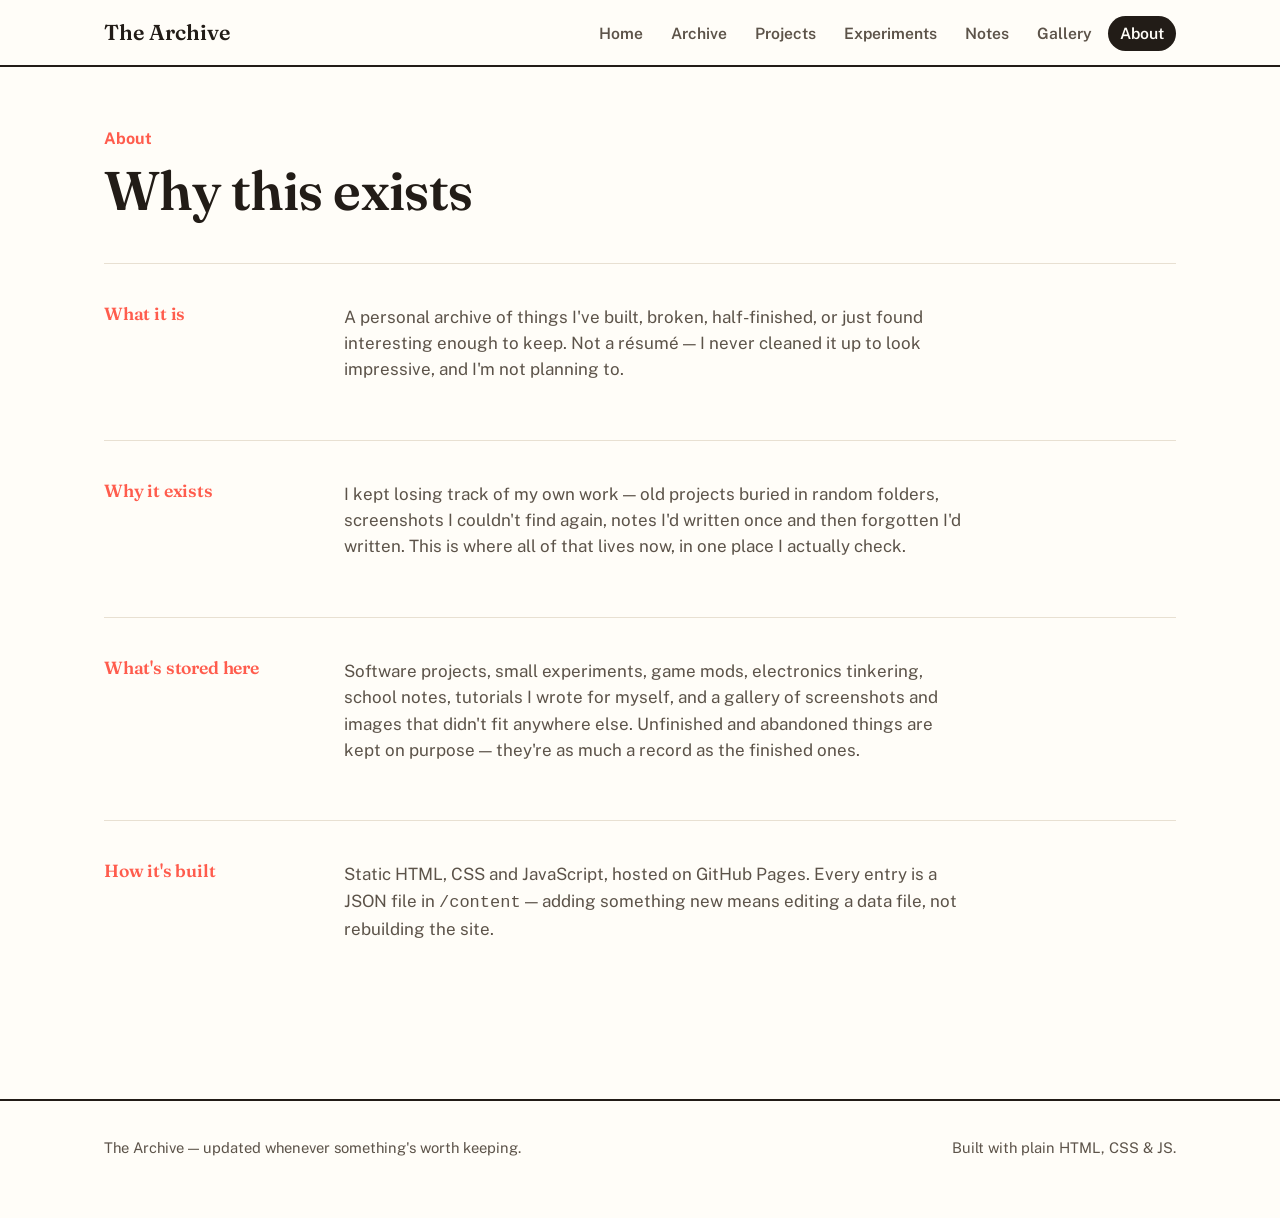
==== about.html @ 6ffc0119 "Add files via upload" ====
<!DOCTYPE html>
<html lang="en">
<head>
<meta charset="UTF-8">
<meta name="viewport" content="width=device-width, initial-scale=1.0">
<title>About — The Archive</title>
<link rel="preconnect" href="https://fonts.googleapis.com">
<link href="https://fonts.googleapis.com/css2?family=Fraunces:ital,opsz,wght@0,9..144,500;0,9..144,600;1,9..144,500&family=Public+Sans:wght@400;500;600;700;800&display=swap" rel="stylesheet">
<link rel="stylesheet" href="css/style.css">
</head>
<body data-page="about">

<header class="site-header">
  <div class="container">
    <a class="logo" href="index.html"><span class="dot"></span>The Archive</a>
    <nav class="main-nav" aria-label="Main">
      <ul>
        <li><a href="index.html" data-page="home">Home</a></li>
        <li><a href="archive.html" data-page="archive">Archive</a></li>
        <li><a href="projects.html" data-page="projects">Projects</a></li>
        <li><a href="experiments.html" data-page="experiments">Experiments</a></li>
        <li><a href="notes.html" data-page="notes">Notes</a></li>
        <li><a href="gallery.html" data-page="gallery">Gallery</a></li>
        <li><a href="about.html" data-page="about">About</a></li>
      </ul>
    </nav>
  </div>
</header>

<main class="container">
  <div class="about-hero">
    <p class="hero-kicker">About</p>
    <h1>Why this exists</h1>
  </div>

  <div class="about-blocks">
    <div class="about-block">
      <h3>What it is</h3>
      <p>A personal archive of things I've built, broken, half-finished, or just found interesting enough to keep. Not a résumé — I never cleaned it up to look impressive, and I'm not planning to.</p>
    </div>
    <div class="about-block">
      <h3>Why it exists</h3>
      <p>I kept losing track of my own work — old projects buried in random folders, screenshots I couldn't find again, notes I'd written once and then forgotten I'd written. This is where all of that lives now, in one place I actually check.</p>
    </div>
    <div class="about-block">
      <h3>What's stored here</h3>
      <p>Software projects, small experiments, game mods, electronics tinkering, school notes, tutorials I wrote for myself, and a gallery of screenshots and images that didn't fit anywhere else. Unfinished and abandoned things are kept on purpose — they're as much a record as the finished ones.</p>
    </div>
    <div class="about-block">
      <h3>How it's built</h3>
      <p>Static HTML, CSS and JavaScript, hosted on GitHub Pages. Every entry is a JSON file in <code>/content</code> — adding something new means editing a data file, not rebuilding the site.</p>
    </div>
  </div>
</main>

<footer class="site-footer">
  <div class="container">
    <span>The Archive — updated whenever something's worth keeping.</span>
    <span>Built with plain HTML, CSS &amp; JS.</span>
  </div>
</footer>

<script src="js/nav.js"></script>
</body>
</html>
---- css/style.css ----
/* ============================================================
   ARCHIVE — design tokens
   ============================================================ */
:root{
  --paper:      #fffdf8;
  --paper-dim:  #faf6ee;
  --ink:        #221c17;
  --ink-soft:   #5c5349;
  --line:       #e8e0d2;

  --coral:   #ff5c4d;   /* Projects */
  --coral-bg:#ffe3de;
  --teal:    #0f9a8e;   /* Experiments */
  --teal-bg: #d7f3ee;
  --gold:    #e8a30d;   /* Notes */
  --gold-bg: #fdedc7;
  --violet:  #7b5cff;   /* Gallery */
  --violet-bg:#e9e2ff;
  --pink:    #ff3d90;   /* misc / status */
  --pink-bg: #ffdcec;
  --green:   #3f9142;
  --green-bg:#dcf0da;

  --radius-s: 6px;
  --radius-m: 14px;
  --radius-l: 26px;

  --font-display: "Fraunces", Georgia, serif;
  --font-body: "Public Sans", -apple-system, "Segoe UI", sans-serif;

  --shadow-tape: 0 8px 20px rgba(34,28,23,.10);
}

*,*::before,*::after{box-sizing:border-box;}
html{scroll-behavior:smooth;}
body{
  margin:0;
  background:var(--paper);
  color:var(--ink);
  font-family:var(--font-body);
  font-size:17px;
  line-height:1.55;
  -webkit-font-smoothing:antialiased;
}
img{max-width:100%;display:block;}
a{color:inherit;}
h1,h2,h3,h4{
  font-family:var(--font-display);
  font-weight:600;
  line-height:1.08;
  margin:0 0 .4em;
  letter-spacing:-.01em;
}
p{margin:0 0 1em;}
.container{max-width:1120px;margin:0 auto;padding:0 24px;}
.visually-hidden{position:absolute;width:1px;height:1px;overflow:hidden;clip:rect(0 0 0 0);}

a:focus-visible,button:focus-visible,input:focus-visible,select:focus-visible{
  outline:3px solid var(--violet);
  outline-offset:2px;
}

@media (prefers-reduced-motion: reduce){
  *{animation-duration:.01ms !important;transition-duration:.01ms !important;}
}

/* ---------------- Nav ---------------- */
.site-header{
  position:sticky;top:0;z-index:40;
  background:rgba(255,253,248,.92);
  backdrop-filter:blur(8px);
  border-bottom:2px solid var(--ink);
}
.site-header .container{
  display:flex;align-items:center;justify-content:space-between;
  padding-top:16px;padding-bottom:16px;
}
.logo{
  font-family:var(--font-display);
  font-size:1.35rem;font-weight:600;
  text-decoration:none;color:var(--ink);
  display:flex;align-items:center;gap:8px;
}
.logo .dot{
  width:10px;height:10px;border-radius:50%;
  background:var(--coral);
  box-shadow:14px 0 0 var(--gold), 28px 0 0 var(--teal);
  display:none;
}
nav.main-nav ul{
  list-style:none;display:flex;gap:4px;margin:0;padding:0;
}
nav.main-nav a{
  text-decoration:none;
  font-size:.98rem;
  padding:8px 12px;
  border-radius:999px;
  color:var(--ink-soft);
  font-weight:600;
}
nav.main-nav a:hover{background:var(--paper-dim);color:var(--ink);}
nav.main-nav a.active{background:var(--ink);color:var(--paper);}
.nav-toggle{display:none;}

@media (max-width:760px){
  .site-header .container{flex-wrap:wrap;}
  nav.main-nav ul{flex-wrap:wrap;gap:6px;padding-top:10px;width:100%;}
  nav.main-nav a{padding:7px 10px;font-size:.9rem;}
}

/* ---------------- Footer ---------------- */
.site-footer{
  border-top:2px solid var(--ink);
  margin-top:100px;
  padding:36px 0 60px;
  color:var(--ink-soft);
  font-size:.92rem;
}
.site-footer .container{display:flex;justify-content:space-between;flex-wrap:wrap;gap:10px;}

/* ---------------- Buttons ---------------- */
.btn{
  display:inline-flex;align-items:center;gap:8px;
  font-family:var(--font-body);font-weight:700;font-size:.95rem;
  padding:11px 20px;border-radius:999px;
  border:2px solid var(--ink);
  text-decoration:none;color:var(--ink);background:var(--paper);
  cursor:pointer;
}
.btn:hover{transform:translateY(-1px);}
.btn-solid{background:var(--ink);color:var(--paper);}
.btn-solid:hover{background:#000;}

/* ---------------- Tags / pills ---------------- */
.pill{
  display:inline-block;font-size:.78rem;font-weight:700;
  padding:3px 11px;border-radius:999px;
  background:var(--paper-dim);color:var(--ink-soft);
  border:1px solid var(--line);
}
.status-Completed{background:var(--green-bg);color:#215c24;border-color:transparent;}
.status-In-Progress{background:var(--gold-bg);color:#7a5300;border-color:transparent;}
.status-Abandoned{background:#f1e6df;color:#7a5b4a;border-color:transparent;}
.status-Archived{background:var(--violet-bg);color:#3f2b9e;border-color:transparent;}
.status-Experimental{background:var(--teal-bg);color:#0a5f57;border-color:transparent;}

.cat-projects{--cat:var(--coral);--cat-bg:var(--coral-bg);}
.cat-experiments{--cat:var(--teal);--cat-bg:var(--teal-bg);}
.cat-notes{--cat:var(--gold);--cat-bg:var(--gold-bg);}
.cat-gallery{--cat:var(--violet);--cat-bg:var(--violet-bg);}

/* ============================================================
   HOME
   ============================================================ */
.hero{
  padding:64px 0 40px;
  position:relative;
}
.hero-kicker{
  font-weight:700;color:var(--coral);font-size:1rem;margin-bottom:10px;
}
.hero h1{
  font-size:clamp(2.6rem,6vw,4.6rem);
  max-width:14ch;
}
.hero h1 em{
  font-style:italic;color:var(--coral);
}
.hero-desc{
  font-size:1.2rem;color:var(--ink-soft);max-width:52ch;margin-top:18px;
}
.hero-actions{display:flex;gap:12px;margin-top:28px;flex-wrap:wrap;}

.scrap-strip{
  display:flex;gap:18px;overflow-x:auto;padding:30px 0 10px;
  scrollbar-width:none;
}
.scrap-strip::-webkit-scrollbar{display:none;}
.scrap-card{
  flex:0 0 220px;
  background:var(--paper-dim);
  border:2px solid var(--ink);
  border-radius:var(--radius-m);
  padding:16px;
  box-shadow:var(--shadow-tape);
}
.scrap-card:nth-child(2n){transform:rotate(-1.4deg);}
.scrap-card:nth-child(3n){transform:rotate(1.6deg);}
.scrap-card .k{font-size:.75rem;font-weight:800;text-transform:uppercase;letter-spacing:.04em;}
.scrap-card h4{font-size:1.05rem;margin:6px 0 4px;}
.scrap-card p{font-size:.88rem;color:var(--ink-soft);margin:0;}

.section-heading{
  display:flex;align-items:baseline;justify-content:space-between;
  margin:76px 0 24px;flex-wrap:wrap;gap:10px;
}
.section-heading h2{font-size:1.9rem;}
.section-heading a{font-weight:700;text-decoration:none;border-bottom:2px solid currentColor;}

.category-grid{
  display:grid;grid-template-columns:repeat(4,1fr);gap:16px;
}
.category-tile{
  border-radius:var(--radius-l);
  padding:26px 22px;min-height:180px;
  display:flex;flex-direction:column;justify-content:space-between;
  text-decoration:none;color:var(--ink);
  border:2px solid var(--ink);
}
.category-tile h3{font-size:1.4rem;margin:0;}
.category-tile p{font-size:.88rem;margin:0;color:var(--ink);opacity:.75;}
.category-tile.c1{background:var(--coral-bg);}
.category-tile.c2{background:var(--teal-bg);}
.category-tile.c3{background:var(--gold-bg);}
.category-tile.c4{background:var(--violet-bg);}
.category-tile:hover{transform:translateY(-3px);}

@media (max-width:900px){.category-grid{grid-template-columns:repeat(2,1fr);}}
@media (max-width:520px){.category-grid{grid-template-columns:1fr;}}

/* timeline (home + archive) */
.timeline{position:relative;margin-top:10px;padding-left:26px;border-left:3px solid var(--line);}
.timeline-item{position:relative;padding-bottom:34px;}
.timeline-item::before{
  content:"";position:absolute;left:-33px;top:4px;
  width:14px;height:14px;border-radius:50%;
  background:var(--dot,var(--coral));border:3px solid var(--paper);
  box-shadow:0 0 0 2px var(--dot,var(--coral));
}
.timeline-item .t-year{font-size:.8rem;font-weight:800;color:var(--ink-soft);}
.timeline-item h4{margin:2px 0 4px;font-size:1.15rem;}
.timeline-item p{color:var(--ink-soft);font-size:.95rem;max-width:60ch;}

/* ============================================================
   Cards (used across archive/projects/experiments)
   ============================================================ */
.entry-grid{
  display:grid;grid-template-columns:repeat(auto-fill,minmax(260px,1fr));gap:20px;
}
.entry-card{
  border:2px solid var(--ink);
  border-radius:var(--radius-m);
  background:var(--paper);
  text-decoration:none;color:var(--ink);
  overflow:hidden;
  display:flex;flex-direction:column;
}
.entry-card .thumb{
  aspect-ratio:16/10;background:var(--cat-bg,var(--paper-dim));
  display:flex;align-items:center;justify-content:center;
  font-family:var(--font-display);font-size:2.4rem;color:var(--cat,var(--ink-soft));
  border-bottom:2px solid var(--ink);
}
.entry-card .body{padding:16px;display:flex;flex-direction:column;gap:8px;flex:1;}
.entry-card h3{font-size:1.15rem;margin:0;}
.entry-card p{font-size:.9rem;color:var(--ink-soft);margin:0;flex:1;}
.entry-card .meta{display:flex;gap:6px;flex-wrap:wrap;align-items:center;}
.entry-card:hover{transform:translateY(-3px);}
.entry-card.big{grid-column:span 2;}
@media (max-width:640px){.entry-card.big{grid-column:span 1;}}

/* featured strip on home */
.featured-strip{display:grid;grid-template-columns:1.3fr 1fr;gap:20px;}
@media (max-width:800px){.featured-strip{grid-template-columns:1fr;}}
.featured-main{
  border:2px solid var(--ink);border-radius:var(--radius-l);
  background:var(--coral-bg);padding:30px;min-height:280px;
  display:flex;flex-direction:column;justify-content:flex-end;
  text-decoration:none;color:var(--ink);
}
.featured-main .k{font-weight:800;font-size:.8rem;text-transform:uppercase;}
.featured-main h3{font-size:1.9rem;margin:8px 0;}
.featured-side{display:flex;flex-direction:column;gap:16px;}
.mini-card{
  border:2px solid var(--ink);border-radius:var(--radius-m);
  padding:16px;background:var(--paper);text-decoration:none;color:var(--ink);
  display:flex;justify-content:space-between;align-items:center;gap:10px;
}
.mini-card h4{font-size:1rem;margin:0;}
.mini-card span{font-size:.78rem;color:var(--ink-soft);}

/* ============================================================
   ARCHIVE page — filters
   ============================================================ */
.archive-toolbar{
  display:flex;gap:12px;flex-wrap:wrap;align-items:center;
  padding:18px 0 26px;border-bottom:2px solid var(--ink);margin-bottom:28px;
}
.archive-toolbar input[type="search"]{
  flex:1;min-width:200px;
  padding:11px 16px;border-radius:999px;border:2px solid var(--ink);
  font-family:var(--font-body);font-size:.95rem;background:var(--paper);
}
.filter-select{
  padding:10px 14px;border-radius:999px;border:2px solid var(--ink);
  background:var(--paper);font-family:var(--font-body);font-weight:600;font-size:.9rem;
}
.chip-row{display:flex;gap:8px;flex-wrap:wrap;margin-bottom:26px;}
.chip{
  border:2px solid var(--line);background:var(--paper);
  border-radius:999px;padding:6px 14px;font-size:.85rem;font-weight:700;
  cursor:pointer;color:var(--ink-soft);
}
.chip.active{border-color:var(--ink);background:var(--ink);color:var(--paper);}
.results-count{font-size:.9rem;color:var(--ink-soft);margin-bottom:18px;}
.empty-state{padding:60px 0;text-align:center;color:var(--ink-soft);}

/* ============================================================
   Notes list / reading
   ============================================================ */
.notes-list{display:flex;flex-direction:column;}
.note-row{
  display:flex;justify-content:space-between;gap:20px;
  padding:22px 0;border-bottom:1px solid var(--line);
  text-decoration:none;color:var(--ink);align-items:baseline;flex-wrap:wrap;
}
.note-row h3{font-size:1.2rem;margin:0 0 4px;}
.note-row p{margin:0;color:var(--ink-soft);font-size:.92rem;max-width:60ch;}
.note-row .date{font-size:.82rem;color:var(--ink-soft);white-space:nowrap;}

.prose{max-width:68ch;font-size:1.08rem;}
.prose h2{margin-top:1.6em;font-size:1.5rem;}
.prose ul{padding-left:1.2em;}
.prose code{background:var(--paper-dim);padding:2px 6px;border-radius:4px;font-size:.9em;}
.prose pre{background:var(--ink);color:var(--paper);padding:16px;border-radius:var(--radius-s);overflow:auto;}

/* ============================================================
   Gallery — masonry
   ============================================================ */
.masonry{
  columns:4 220px;column-gap:16px;
}
.masonry figure{
  break-inside:avoid;margin:0 0 16px;
  border:2px solid var(--ink);border-radius:var(--radius-m);
  overflow:hidden;background:var(--paper-dim);
  cursor:zoom-in;
}
.masonry img{width:100%;display:block;}
.masonry figcaption{padding:10px 12px;font-size:.85rem;color:var(--ink-soft);}
.lightbox{
  position:fixed;inset:0;background:rgba(34,28,23,.92);
  display:none;align-items:center;justify-content:center;z-index:100;padding:30px;
  flex-direction:column;gap:14px;
}
.lightbox.open{display:flex;}
.lightbox img{max-height:80vh;max-width:90vw;border-radius:var(--radius-s);}
.lightbox p{color:var(--paper);font-size:.9rem;}
.lightbox-close{
  position:absolute;top:20px;right:26px;color:var(--paper);
  background:none;border:none;font-size:1.8rem;cursor:pointer;
}

/* ============================================================
   Detail pages (project / experiment)
   ============================================================ */
.detail-hero{padding:50px 0 20px;border-bottom:2px solid var(--ink);}
.detail-hero .meta-row{display:flex;gap:8px;flex-wrap:wrap;margin-bottom:16px;}
.detail-hero h1{font-size:clamp(2rem,4vw,3rem);max-width:20ch;}
.detail-hero .desc{font-size:1.1rem;color:var(--ink-soft);max-width:60ch;}
.detail-grid{display:grid;grid-template-columns:2fr 1fr;gap:50px;padding:40px 0 80px;}
@media (max-width:800px){.detail-grid{grid-template-columns:1fr;}}
.detail-images{display:flex;flex-direction:column;gap:16px;margin-bottom:30px;}
.detail-images img{border:2px solid var(--ink);border-radius:var(--radius-m);}
.side-panel{
  background:var(--paper-dim);border:2px solid var(--ink);border-radius:var(--radius-m);
  padding:22px;align-self:start;
}
.side-panel dt{font-size:.75rem;font-weight:800;text-transform:uppercase;color:var(--ink-soft);margin-top:16px;}
.side-panel dt:first-child{margin-top:0;}
.side-panel dd{margin:4px 0 0;font-size:.95rem;}
.side-panel .tags{display:flex;gap:6px;flex-wrap:wrap;}
.related-row{display:flex;gap:14px;flex-wrap:wrap;margin-top:10px;}

/* ============================================================
   About page
   ============================================================ */
.about-hero{padding:60px 0 20px;}
.about-hero h1{font-size:clamp(2.2rem,5vw,3.4rem);max-width:16ch;}
.about-blocks{display:flex;flex-direction:column;gap:0;}
.about-block{
  display:grid;grid-template-columns:200px 1fr;gap:40px;
  padding:40px 0;border-top:1px solid var(--line);
}
@media (max-width:700px){.about-block{grid-template-columns:1fr;gap:12px;}}
.about-block h3{font-size:1.1rem;color:var(--coral);}
.about-block p{color:var(--ink-soft);max-width:62ch;}

/* page intro used on category pages */
.page-intro{padding:50px 0 10px;border-bottom:2px solid var(--ink);margin-bottom:30px;}
.page-intro .hero-kicker{margin-bottom:6px;}
.page-intro h1{font-size:clamp(2.2rem,5vw,3.2rem);}
.page-intro p{color:var(--ink-soft);font-size:1.05rem;max-width:56ch;}
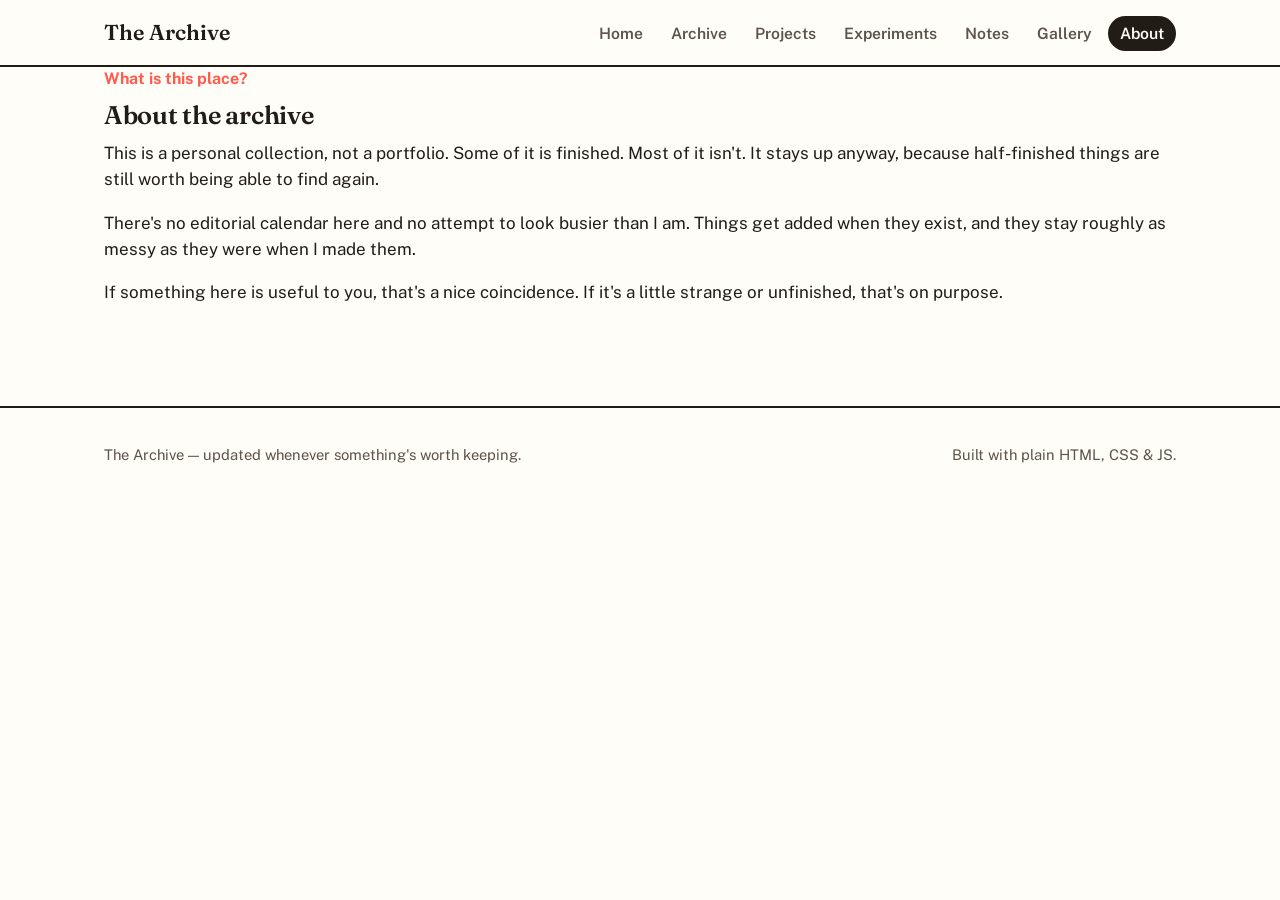
==== commit 86d0787a: "Add files via upload" ====
--- a/about.html
+++ b/about.html
@@ -4,6 +4,7 @@
 <meta charset="UTF-8">
 <meta name="viewport" content="width=device-width, initial-scale=1.0">
 <title>About — The Archive</title>
+<meta name="description" content="What this place is, and why it exists.">
 <link rel="preconnect" href="https://fonts.googleapis.com">
 <link href="https://fonts.googleapis.com/css2?family=Fraunces:ital,opsz,wght@0,9..144,500;0,9..144,600;1,9..144,500&family=Public+Sans:wght@400;500;600;700;800&display=swap" rel="stylesheet">
 <link rel="stylesheet" href="css/style.css">
@@ -13,6 +14,9 @@
 <header class="site-header">
   <div class="container">
     <a class="logo" href="index.html"><span class="dot"></span>The Archive</a>
+    <button class="nav-toggle" aria-label="Toggle navigation" aria-expanded="false">
+      <span></span><span></span><span></span>
+    </button>
     <nav class="main-nav" aria-label="Main">
       <ul>
         <li><a href="index.html" data-page="home">Home</a></li>
@@ -27,30 +31,21 @@
   </div>
 </header>
 
-<main class="container">
-  <div class="about-hero">
-    <p class="hero-kicker">About</p>
-    <h1>Why this exists</h1>
-  </div>
+<main>
+  <section class="page-hero">
+    <div class="container">
+      <p class="hero-kicker">What is this place?</p>
+      <h1>About the archive</h1>
+    </div>
+  </section>
 
-  <div class="about-blocks">
-    <div class="about-block">
-      <h3>What it is</h3>
-      <p>A personal archive of things I've built, broken, half-finished, or just found interesting enough to keep. Not a résumé — I never cleaned it up to look impressive, and I'm not planning to.</p>
+  <section class="container">
+    <div class="about-body">
+      <p>This is a personal collection, not a portfolio. Some of it is finished. Most of it isn't. It stays up anyway, because half-finished things are still worth being able to find again.</p>
+      <p>There's no editorial calendar here and no attempt to look busier than I am. Things get added when they exist, and they stay roughly as messy as they were when I made them.</p>
+      <p>If something here is useful to you, that's a nice coincidence. If it's a little strange or unfinished, that's on purpose.</p>
     </div>
-    <div class="about-block">
-      <h3>Why it exists</h3>
-      <p>I kept losing track of my own work — old projects buried in random folders, screenshots I couldn't find again, notes I'd written once and then forgotten I'd written. This is where all of that lives now, in one place I actually check.</p>
-    </div>
-    <div class="about-block">
-      <h3>What's stored here</h3>
-      <p>Software projects, small experiments, game mods, electronics tinkering, school notes, tutorials I wrote for myself, and a gallery of screenshots and images that didn't fit anywhere else. Unfinished and abandoned things are kept on purpose — they're as much a record as the finished ones.</p>
-    </div>
-    <div class="about-block">
-      <h3>How it's built</h3>
-      <p>Static HTML, CSS and JavaScript, hosted on GitHub Pages. Every entry is a JSON file in <code>/content</code> — adding something new means editing a data file, not rebuilding the site.</p>
-    </div>
-  </div>
+  </section>
 </main>
 
 <footer class="site-footer">
